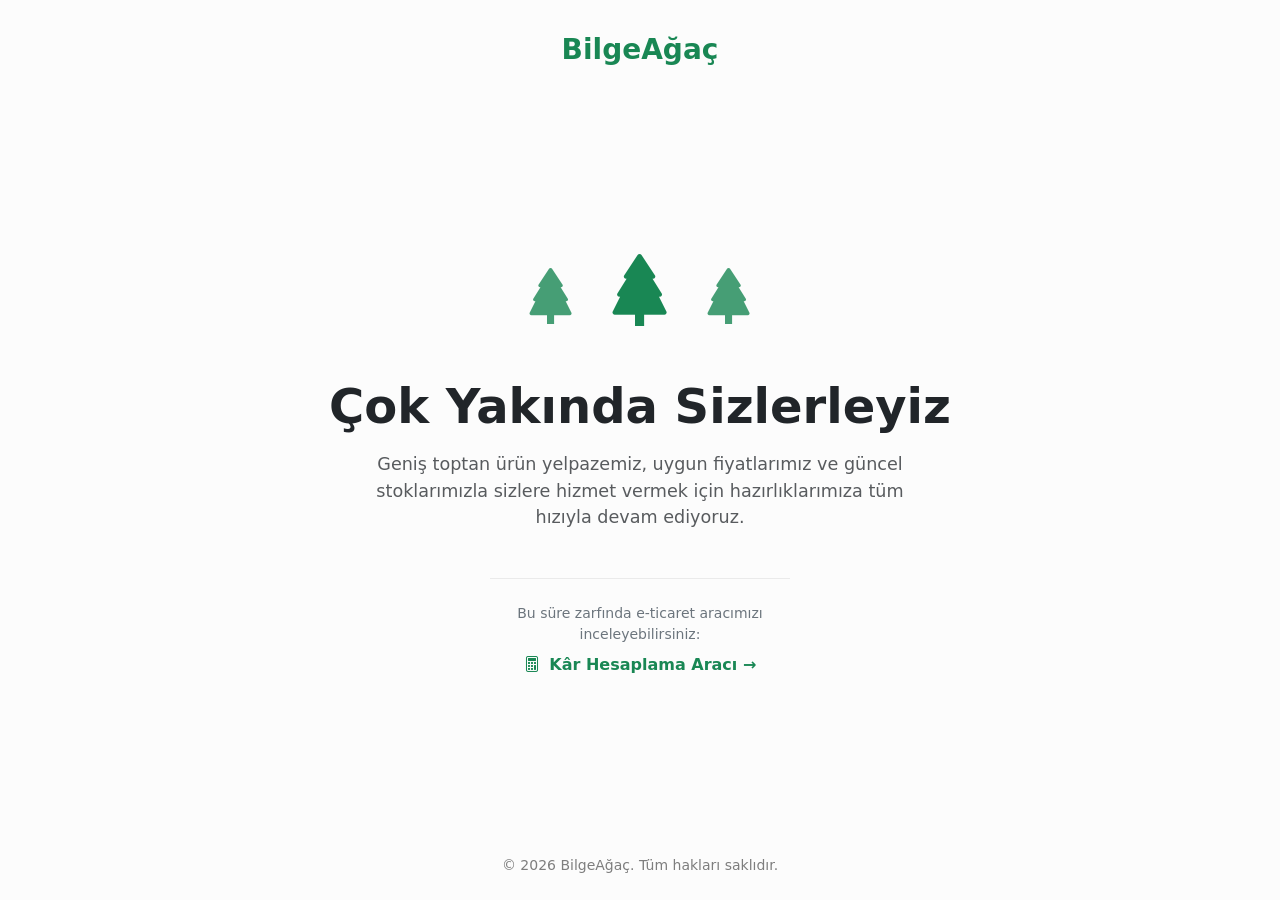
==== index.html @ 84f90eb8 "add bilgeagac main page." ====
<!DOCTYPE html>
<html lang="tr">
<head>
  <meta charset="UTF-8">
  <meta name="viewport" content="width=device-width, initial-scale=1.0">
  <title>BilgeAğaç | Toptan Ürünler</title>
  
  <!-- Bootstrap 5 -->
  <link href="https://cdn.jsdelivr.net/npm/bootstrap@5.3.3/dist/css/bootstrap.min.css" rel="stylesheet">
  <link rel="stylesheet" href="https://cdn.jsdelivr.net/npm/bootstrap-icons@1.11.3/font/bootstrap-icons.min.css">
  
  <style>
    body {
      min-height: 100vh;
      display: flex;
      flex-direction: column;
      background-color: #fcfcfc;
    }
    
    .hero-section {
      flex: 1;
      display: flex;
      align-items: center;
      justify-content: center;
    }

    /* 3D Dönen Ağaç Animasyonu */
    .tree-container {
      perspective: 1000px;
      margin-bottom: 2rem;
    }
    
    .spinning-tree {
      display: inline-block;
      color: #198754; /* BilgeAğaç yeşili */
      margin: 0 10px;
      animation: spinY 4s linear infinite;
    }

    /* Ağaç boyutları ve hız farklılıkları (Daha doğal bir his için) */
    .tree-1 { font-size: 3.5rem; animation-duration: 4.5s; opacity: 0.8; }
    .tree-2 { font-size: 4.5rem; animation-duration: 3.5s; }
    .tree-3 { font-size: 3.5rem; animation-duration: 5s; opacity: 0.8; }

    @keyframes spinY {
      0% { transform: rotateY(0deg); }
      100% { transform: rotateY(360deg); }
    }

    /* Link Hover Efekti */
    .calc-link {
      transition: all 0.3s ease;
    }
    .calc-link:hover {
      color: #146c43 !important;
      letter-spacing: 0.5px;
    }
  </style>
</head>
<body>

  <!-- Üst Kısım / Logo -->
  <nav class="navbar navbar-light bg-transparent pt-4">
    <div class="container justify-content-center">
      <span class="navbar-brand fw-bold text-success fs-3 m-0" style="cursor: default;">
        BilgeAğaç
      </span>
    </div>
  </nav>

  <!-- Ana İçerik -->
  <div class="hero-section text-center">
    <div class="container px-4">
      
      <!-- Animasyonlu Ağaçlar -->
      <div class="tree-container">
        <i class="bi bi-tree-fill spinning-tree tree-1"></i>
        <i class="bi bi-tree-fill spinning-tree tree-2"></i>
        <i class="bi bi-tree-fill spinning-tree tree-3"></i>
      </div>
      
      <!-- Samimi ve Kibar Mesaj -->
      <h1 class="display-5 fw-bold text-dark mb-3">Çok Yakında Sizlerleyiz</h1>
      <p class="lead text-muted mx-auto" style="max-width: 550px; font-size: 1.1rem;">
        Geniş toptan ürün yelpazemiz, uygun fiyatlarımız ve güncel stoklarımızla sizlere hizmet vermek için hazırlıklarımıza tüm hızıyla devam ediyoruz.
      </p>

      <!-- Sadeleştirilmiş Hesaplama Aracı Linki -->
      <div class="mt-5 pt-4 border-top mx-auto" style="max-width: 300px; border-color: #eaeaea !important;">
        <p class="text-secondary small mb-2">Bu süre zarfında e-ticaret aracımızı inceleyebilirsiniz:</p>
        <a href="/hesapla" class="text-success text-decoration-none fw-semibold calc-link">
          <i class="bi bi-calculator me-1"></i> Kâr Hesaplama Aracı &rarr;
        </a>
      </div>

    </div>
  </div>

  <!-- Alt Bilgi -->
  <footer class="py-4 text-center">
    <p class="text-black-50 small mb-0">&copy; 2026 BilgeAğaç. Tüm hakları saklıdır.</p>
  </footer>

</body>
</html>
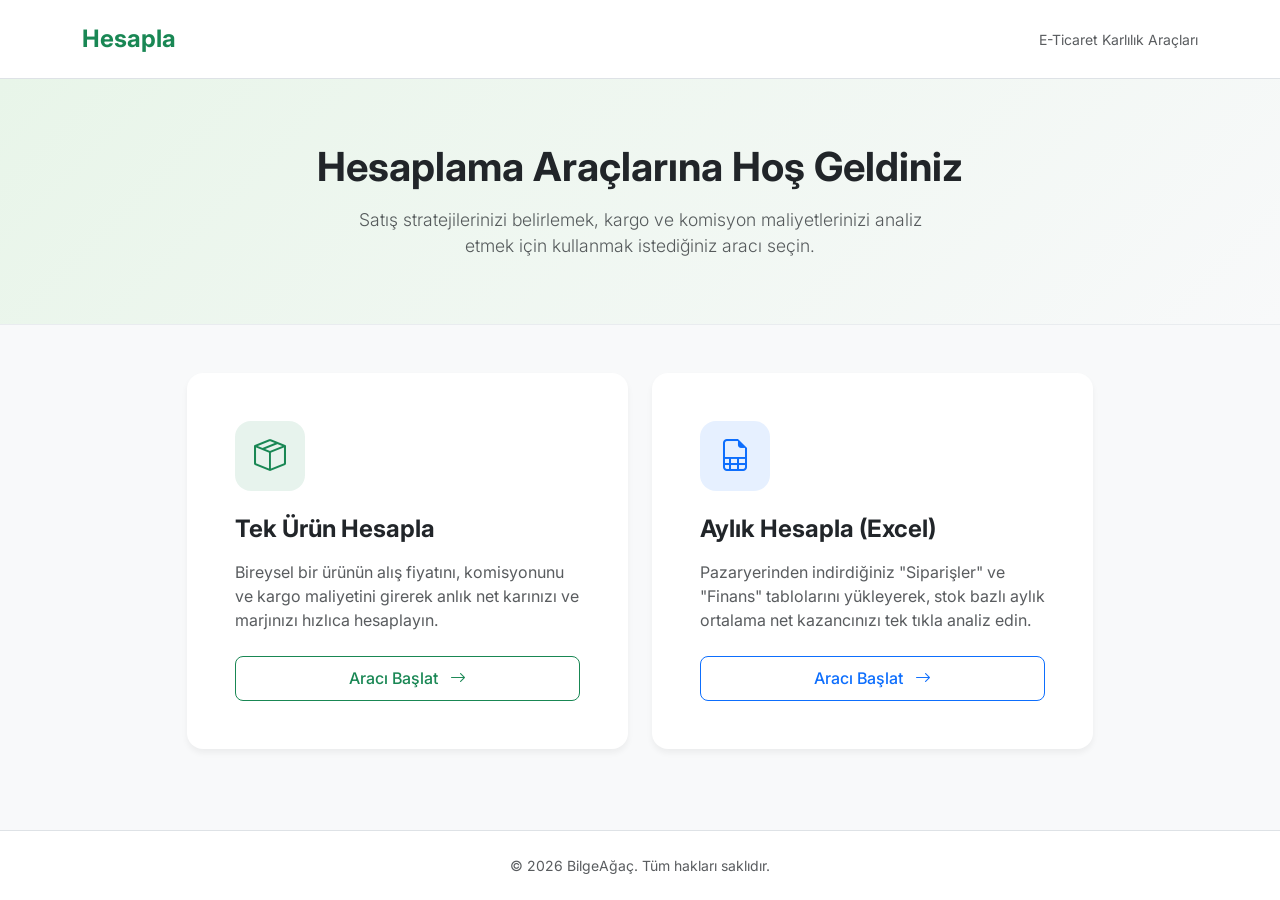
==== commit 7a06255f: "add monthly calculator and refactor main page." ====
--- a/index.html
+++ b/index.html
@@ -1,105 +1,160 @@
 <!DOCTYPE html>
 <html lang="tr">
+
 <head>
   <meta charset="UTF-8">
   <meta name="viewport" content="width=device-width, initial-scale=1.0">
-  <title>BilgeAğaç | Toptan Ürünler</title>
-  
+  <title>Hesaplama Araçları</title>
+
   <!-- Bootstrap 5 -->
   <link href="https://cdn.jsdelivr.net/npm/bootstrap@5.3.3/dist/css/bootstrap.min.css" rel="stylesheet">
   <link rel="stylesheet" href="https://cdn.jsdelivr.net/npm/bootstrap-icons@1.11.3/font/bootstrap-icons.min.css">
-  
+
   <style>
+    @import url('https://fonts.googleapis.com/css2?family=Inter:wght@300;400;500;600;700&display=swap');
+
     body {
+      font-family: 'Inter', sans-serif;
       min-height: 100vh;
       display: flex;
       flex-direction: column;
-      background-color: #fcfcfc;
+      background-color: #f8f9fa;
     }
-    
-    .hero-section {
-      flex: 1;
+
+    /* Üst Kısım Arka Planı (Hafif Yeşil Gradyan) */
+    .hero-header {
+      background: linear-gradient(135deg, #e8f5e9 0%, #f8f9fa 100%);
+      padding: 4rem 0 3rem 0;
+      border-bottom: 1px solid #e9ecef;
+    }
+
+    /* Kart Animasyonları ve Tasarımı */
+    .tool-card {
+      border: none;
+      border-radius: 1rem;
+      transition: all 0.3s ease;
+      background-color: #ffffff;
+      box-shadow: 0 4px 6px rgba(0, 0, 0, 0.05);
+      cursor: pointer;
+      text-decoration: none;
+      display: block;
+      color: inherit;
+    }
+
+    .tool-card:hover {
+      transform: translateY(-8px);
+      box-shadow: 0 15px 30px rgba(25, 135, 84, 0.15);
+    }
+
+    .tool-card .icon-wrapper {
+      width: 70px;
+      height: 70px;
+      border-radius: 1rem;
       display: flex;
       align-items: center;
       justify-content: center;
+      font-size: 2rem;
+      margin-bottom: 1.5rem;
+      transition: all 0.3s ease;
     }
 
-    /* 3D Dönen Ağaç Animasyonu */
-    .tree-container {
-      perspective: 1000px;
-      margin-bottom: 2rem;
-    }
-    
-    .spinning-tree {
-      display: inline-block;
-      color: #198754; /* BilgeAğaç yeşili */
-      margin: 0 10px;
-      animation: spinY 4s linear infinite;
+    .tool-card:hover .icon-wrapper.single-product {
+      background-color: #198754;
+      color: #ffffff !important;
     }
 
-    /* Ağaç boyutları ve hız farklılıkları (Daha doğal bir his için) */
-    .tree-1 { font-size: 3.5rem; animation-duration: 4.5s; opacity: 0.8; }
-    .tree-2 { font-size: 4.5rem; animation-duration: 3.5s; }
-    .tree-3 { font-size: 3.5rem; animation-duration: 5s; opacity: 0.8; }
-
-    @keyframes spinY {
-      0% { transform: rotateY(0deg); }
-      100% { transform: rotateY(360deg); }
+    .tool-card:hover .icon-wrapper.monthly-calc {
+      background-color: #0d6efd;
+      color: #ffffff !important;
     }
 
-    /* Link Hover Efekti */
-    .calc-link {
-      transition: all 0.3s ease;
-    }
-    .calc-link:hover {
-      color: #146c43 !important;
-      letter-spacing: 0.5px;
+    /* Buton Tasarımları */
+    .btn-custom {
+      border-radius: 0.5rem;
+      padding: 0.6rem 1.5rem;
+      font-weight: 500;
+      transition: all 0.3s;
     }
   </style>
 </head>
+
 <body>
 
-  <!-- Üst Kısım / Logo -->
-  <nav class="navbar navbar-light bg-transparent pt-4">
-    <div class="container justify-content-center">
-      <span class="navbar-brand fw-bold text-success fs-3 m-0" style="cursor: default;">
-        BilgeAğaç
-      </span>
+  <!-- Navigasyon -->
+  <nav class="navbar navbar-light bg-white border-bottom py-3">
+    <div class="container">
+      <a class="navbar-brand fw-bold text-success fs-4 d-flex align-items-center gap-2" href="/">
+        Hesapla
+      </a>
+      <span class="text-muted small d-none d-sm-block">E-Ticaret Karlılık Araçları</span>
     </div>
   </nav>
 
-  <!-- Ana İçerik -->
-  <div class="hero-section text-center">
-    <div class="container px-4">
-      
-      <!-- Animasyonlu Ağaçlar -->
-      <div class="tree-container">
-        <i class="bi bi-tree-fill spinning-tree tree-1"></i>
-        <i class="bi bi-tree-fill spinning-tree tree-2"></i>
-        <i class="bi bi-tree-fill spinning-tree tree-3"></i>
+  <!-- Karşılama Alanı -->
+  <header class="hero-header text-center">
+    <div class="container">
+      <h1 class="display-6 fw-bold text-dark mb-3">Hesaplama Araçlarına Hoş Geldiniz</h1>
+      <p class="lead text-muted mx-auto" style="max-width: 600px; font-size: 1.1rem;">
+        Satış stratejilerinizi belirlemek, kargo ve komisyon maliyetlerinizi analiz etmek için kullanmak istediğiniz
+        aracı seçin.
+      </p>
+    </div>
+  </header>
+
+  <!-- Araç Seçim Kartları -->
+  <main class="container py-5 flex-grow-1">
+    <div class="row g-4 justify-content-center max-w-4xl mx-auto">
+
+      <!-- Kart 1: Tek Ürün Hesapla -->
+      <div class="col-md-6 col-lg-5">
+        <a href="hesapla.html" class="tool-card h-100 p-4 p-lg-5">
+          <div class="icon-wrapper single-product bg-success bg-opacity-10 text-success">
+            <i class="bi bi-box-seam"></i>
+          </div>
+          <h3 class="h4 fw-bold text-dark mb-3">Tek Ürün Hesapla</h3>
+          <p class="text-muted mb-4">
+            Bireysel bir ürünün alış fiyatını, komisyonunu ve kargo maliyetini girerek anlık net karınızı ve marjınızı
+            hızlıca hesaplayın.
+          </p>
+          <div class="mt-auto">
+            <span class="btn btn-outline-success btn-custom w-100">
+              Aracı Başlat <i class="bi bi-arrow-right ms-2"></i>
+            </span>
+          </div>
+        </a>
       </div>
-      
-      <!-- Samimi ve Kibar Mesaj -->
-      <h1 class="display-5 fw-bold text-dark mb-3">Çok Yakında Sizlerleyiz</h1>
-      <p class="lead text-muted mx-auto" style="max-width: 550px; font-size: 1.1rem;">
-        Geniş toptan ürün yelpazemiz, uygun fiyatlarımız ve güncel stoklarımızla sizlere hizmet vermek için hazırlıklarımıza tüm hızıyla devam ediyoruz.
-      </p>
 
-      <!-- Sadeleştirilmiş Hesaplama Aracı Linki -->
-      <div class="mt-5 pt-4 border-top mx-auto" style="max-width: 300px; border-color: #eaeaea !important;">
-        <p class="text-secondary small mb-2">Bu süre zarfında e-ticaret aracımızı inceleyebilirsiniz:</p>
-        <a href="/hesapla" class="text-success text-decoration-none fw-semibold calc-link">
-          <i class="bi bi-calculator me-1"></i> Kâr Hesaplama Aracı &rarr;
+      <!-- Kart 2: Aylık Hesapla -->
+      <div class="col-md-6 col-lg-5">
+        <a href="aylikhesapla.html" class="tool-card h-100 p-4 p-lg-5">
+          <div class="icon-wrapper monthly-calc bg-primary bg-opacity-10 text-primary">
+            <i class="bi bi-file-earmark-spreadsheet"></i>
+          </div>
+          <h3 class="h4 fw-bold text-dark mb-3">Aylık Hesapla (Excel)</h3>
+          <p class="text-muted mb-4">
+            Pazaryerinden indirdiğiniz "Siparişler" ve "Finans" tablolarını yükleyerek, stok bazlı aylık ortalama net
+            kazancınızı tek tıkla analiz edin.
+          </p>
+          <div class="mt-auto">
+            <span class="btn btn-outline-primary btn-custom w-100">
+              Aracı Başlat <i class="bi bi-arrow-right ms-2"></i>
+            </span>
+          </div>
         </a>
       </div>
 
     </div>
-  </div>
+  </main>
 
-  <!-- Alt Bilgi -->
-  <footer class="py-4 text-center">
-    <p class="text-black-50 small mb-0">&copy; 2026 BilgeAğaç. Tüm hakları saklıdır.</p>
+  <!-- Alt Bilgi (Footer) -->
+  <footer class="bg-white border-top py-4 mt-auto">
+    <div class="container text-center">
+      <p class="text-muted small mb-0">
+        &copy; 2026 BilgeAğaç. Tüm hakları saklıdır.
+      </p>
+    </div>
   </footer>
 
 </body>
+
 </html>
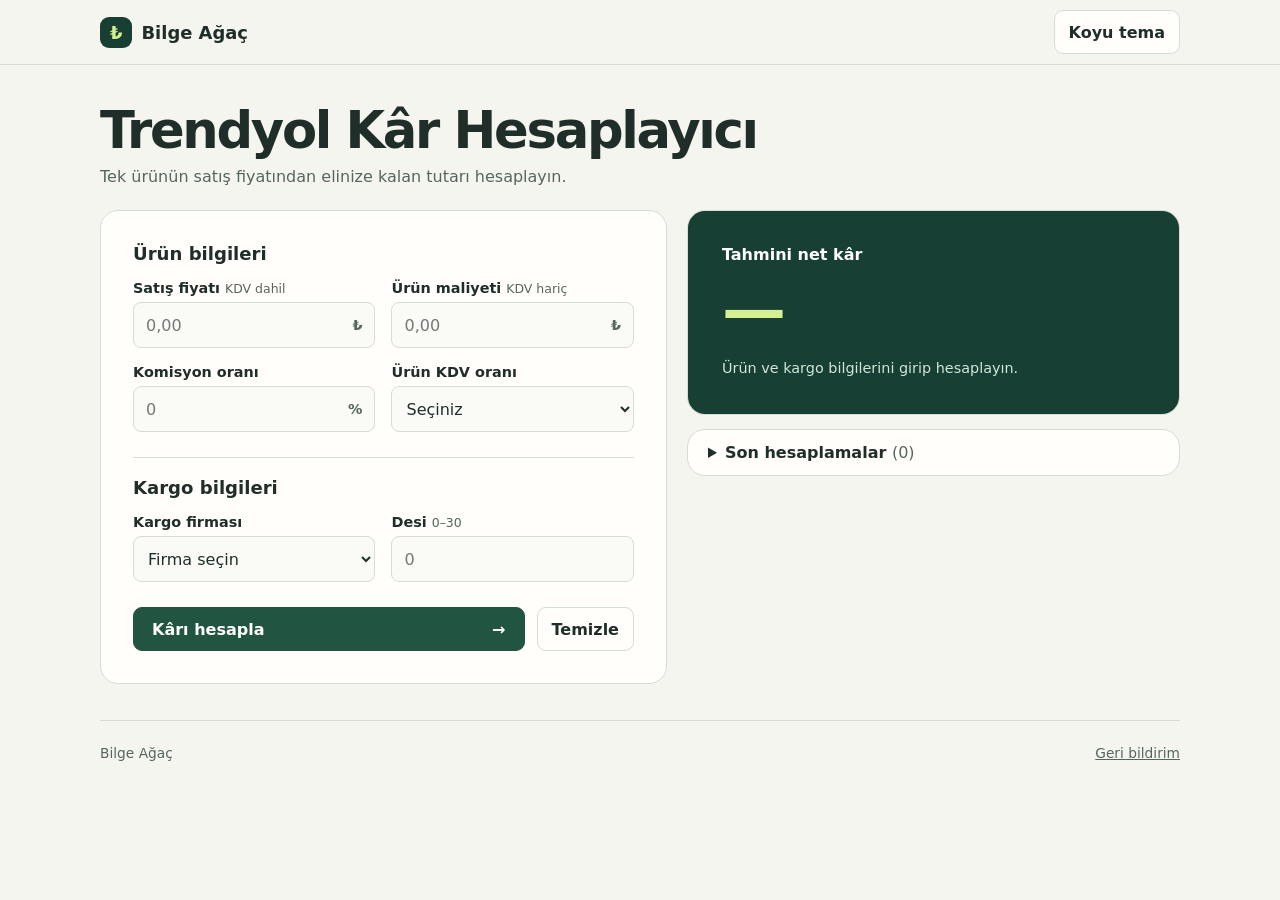
==== commit dc24ff29: "Tek ürün kâr hesaplayıcısını ana sayfaya taşı ve mobil arayüzü yenile" ====
--- a/index.html
+++ b/index.html
@@ -1,160 +1,58 @@
-<!DOCTYPE html>
+<!doctype html>
 <html lang="tr">
-
 <head>
-  <meta charset="UTF-8">
-  <meta name="viewport" content="width=device-width, initial-scale=1.0">
-  <title>Hesaplama Araçları</title>
-
-  <!-- Bootstrap 5 -->
-  <link href="https://cdn.jsdelivr.net/npm/bootstrap@5.3.3/dist/css/bootstrap.min.css" rel="stylesheet">
-  <link rel="stylesheet" href="https://cdn.jsdelivr.net/npm/bootstrap-icons@1.11.3/font/bootstrap-icons.min.css">
-
-  <style>
-    @import url('https://fonts.googleapis.com/css2?family=Inter:wght@300;400;500;600;700&display=swap');
-
-    body {
-      font-family: 'Inter', sans-serif;
-      min-height: 100vh;
-      display: flex;
-      flex-direction: column;
-      background-color: #f8f9fa;
-    }
-
-    /* Üst Kısım Arka Planı (Hafif Yeşil Gradyan) */
-    .hero-header {
-      background: linear-gradient(135deg, #e8f5e9 0%, #f8f9fa 100%);
-      padding: 4rem 0 3rem 0;
-      border-bottom: 1px solid #e9ecef;
-    }
-
-    /* Kart Animasyonları ve Tasarımı */
-    .tool-card {
-      border: none;
-      border-radius: 1rem;
-      transition: all 0.3s ease;
-      background-color: #ffffff;
-      box-shadow: 0 4px 6px rgba(0, 0, 0, 0.05);
-      cursor: pointer;
-      text-decoration: none;
-      display: block;
-      color: inherit;
-    }
-
-    .tool-card:hover {
-      transform: translateY(-8px);
-      box-shadow: 0 15px 30px rgba(25, 135, 84, 0.15);
-    }
-
-    .tool-card .icon-wrapper {
-      width: 70px;
-      height: 70px;
-      border-radius: 1rem;
-      display: flex;
-      align-items: center;
-      justify-content: center;
-      font-size: 2rem;
-      margin-bottom: 1.5rem;
-      transition: all 0.3s ease;
-    }
-
-    .tool-card:hover .icon-wrapper.single-product {
-      background-color: #198754;
-      color: #ffffff !important;
-    }
-
-    .tool-card:hover .icon-wrapper.monthly-calc {
-      background-color: #0d6efd;
-      color: #ffffff !important;
-    }
-
-    /* Buton Tasarımları */
-    .btn-custom {
-      border-radius: 0.5rem;
-      padding: 0.6rem 1.5rem;
-      font-weight: 500;
-      transition: all 0.3s;
-    }
-  </style>
+  <meta charset="utf-8">
+  <meta name="viewport" content="width=device-width, initial-scale=1">
+  <title>Trendyol Kâr Hesaplayıcı · Bilge Ağaç</title>
+  <meta name="description" content="Tek ürün için Trendyol komisyonu, kargo, KDV ve maliyetleriyle tahmini net kârınızı hesaplayın.">
+  <link rel="stylesheet" href="/style.css">
+  <script async src="https://www.googletagmanager.com/gtag/js?id=G-9Q9TKEK0V6"></script>
+  <script>
+    window.dataLayer = window.dataLayer || [];
+    function gtag() { dataLayer.push(arguments); }
+    gtag('js', new Date());
+    gtag('config', 'G-9Q9TKEK0V6');
+  </script>
+  <script type="module" src="/app.js"></script>
 </head>
-
 <body>
-
-  <!-- Navigasyon -->
-  <nav class="navbar navbar-light bg-white border-bottom py-3">
-    <div class="container">
-      <a class="navbar-brand fw-bold text-success fs-4 d-flex align-items-center gap-2" href="/">
-        Hesapla
-      </a>
-      <span class="text-muted small d-none d-sm-block">E-Ticaret Karlılık Araçları</span>
-    </div>
-  </nav>
-
-  <!-- Karşılama Alanı -->
-  <header class="hero-header text-center">
-    <div class="container">
-      <h1 class="display-6 fw-bold text-dark mb-3">Hesaplama Araçlarına Hoş Geldiniz</h1>
-      <p class="lead text-muted mx-auto" style="max-width: 600px; font-size: 1.1rem;">
-        Satış stratejilerinizi belirlemek, kargo ve komisyon maliyetlerinizi analiz etmek için kullanmak istediğiniz
-        aracı seçin.
-      </p>
-    </div>
-  </header>
-
-  <!-- Araç Seçim Kartları -->
-  <main class="container py-5 flex-grow-1">
-    <div class="row g-4 justify-content-center max-w-4xl mx-auto">
-
-      <!-- Kart 1: Tek Ürün Hesapla -->
-      <div class="col-md-6 col-lg-5">
-        <a href="hesapla.html" class="tool-card h-100 p-4 p-lg-5">
-          <div class="icon-wrapper single-product bg-success bg-opacity-10 text-success">
-            <i class="bi bi-box-seam"></i>
+  <header class="top"><div class="wrap bar">
+    <a class="brand" href="/"><span class="mark" aria-hidden="true">₺</span> Bilge Ağaç</a>
+    <button type="button" id="theme" aria-pressed="false">Koyu tema</button>
+  </div></header>
+  <main class="wrap">
+    <div class="intro"><h1>Trendyol Kâr Hesaplayıcı</h1><p>Tek ürünün satış fiyatından elinize kalan tutarı hesaplayın.</p></div>
+    <div class="layout">
+      <form id="calculatorForm" class="card">
+        <fieldset><legend>Ürün bilgileri</legend>
+          <div class="fields">
+            <label>Satış fiyatı <small>KDV dahil</small><span class="input"><input name="salePrice" type="number" min="0.01" step="0.01" inputmode="decimal" placeholder="0,00" required><span>₺</span></span></label>
+            <label>Ürün maliyeti <small>KDV hariç</small><span class="input"><input name="productCost" type="number" min="0" step="0.01" inputmode="decimal" placeholder="0,00" required><span>₺</span></span></label>
+            <label>Komisyon oranı<span class="input"><input name="commissionRate" type="number" min="0" max="100" step="0.01" inputmode="decimal" placeholder="0" required><span>%</span></span></label>
+            <label>Ürün KDV oranı<select required name="productVatRate"><option value="">Seçiniz</option><option value="1">%0</option><option value="1.01">%1</option><option value="1.10">%10</option><option value="1.20">%20</option></select></label>
           </div>
-          <h3 class="h4 fw-bold text-dark mb-3">Tek Ürün Hesapla</h3>
-          <p class="text-muted mb-4">
-            Bireysel bir ürünün alış fiyatını, komisyonunu ve kargo maliyetini girerek anlık net karınızı ve marjınızı
-            hızlıca hesaplayın.
-          </p>
-          <div class="mt-auto">
-            <span class="btn btn-outline-success btn-custom w-100">
-              Aracı Başlat <i class="bi bi-arrow-right ms-2"></i>
-            </span>
+        </fieldset>
+        <fieldset><legend>Kargo bilgileri</legend>
+          <div class="fields">
+            <label>Kargo firması<select name="shippingCompany" required><option value="">Firma seçin</option></select></label>
+            <label>Desi <small>0–30</small><span class="input"><input type="number" name="volumetricWeight" min="0" max="30" step="1" inputmode="numeric" placeholder="0" required></span></label>
           </div>
-        </a>
+        </fieldset>
+        <div class="actions"><button type="submit" class="primary">Kârı hesapla <span aria-hidden="true">→</span></button><button type="reset">Temizle</button></div>
+      </form>
+      <div class="right">
+        <section id="result" tabindex="-1" aria-labelledby="resultTitle">
+          <div class="summary"><h2 id="resultTitle">Tahmini net kâr</h2><p class="amount" id="profit">—</p><p id="context">Ürün ve kargo bilgilerini girip hesaplayın.</p></div>
+          <div id="report" hidden>
+            <label class="scenario">Teslimat senaryosu<select id="scenario"></select></label>
+            <dl class="metrics"><div><dt>Kâr marjı</dt><dd id="margin"></dd></div><div><dt>Hesaba yatacak</dt><dd id="deposit"></dd></div><div><dt>Yatırım getirisi</dt><dd id="roi"></dd></div></dl>
+            <details id="detail"><summary>Hesap dökümü</summary><dl class="breakdown" id="breakdown"></dl><p id="tariffDate"></p></details>
+          </div>
+        </section>
+        <details class="history"><summary>Son hesaplamalar <span id="count"></span></summary><div id="history"></div></details>
       </div>
-
-      <!-- Kart 2: Aylık Hesapla -->
-      <div class="col-md-6 col-lg-5">
-        <a href="aylikhesapla.html" class="tool-card h-100 p-4 p-lg-5">
-          <div class="icon-wrapper monthly-calc bg-primary bg-opacity-10 text-primary">
-            <i class="bi bi-file-earmark-spreadsheet"></i>
-          </div>
-          <h3 class="h4 fw-bold text-dark mb-3">Aylık Hesapla (Excel)</h3>
-          <p class="text-muted mb-4">
-            Pazaryerinden indirdiğiniz "Siparişler" ve "Finans" tablolarını yükleyerek, stok bazlı aylık ortalama net
-            kazancınızı tek tıkla analiz edin.
-          </p>
-          <div class="mt-auto">
-            <span class="btn btn-outline-primary btn-custom w-100">
-              Aracı Başlat <i class="bi bi-arrow-right ms-2"></i>
-            </span>
-          </div>
-        </a>
-      </div>
-
     </div>
   </main>
-
-  <!-- Alt Bilgi (Footer) -->
-  <footer class="bg-white border-top py-4 mt-auto">
-    <div class="container text-center">
-      <p class="text-muted small mb-0">
-        &copy; 2026 BilgeAğaç. Tüm hakları saklıdır.
-      </p>
-    </div>
-  </footer>
-
+  <footer class="wrap"><span>Bilge Ağaç</span><a href="mailto:ersinuluagac@gmail.com?subject=Kâr%20hesaplayıcı">Geri bildirim</a></footer>
 </body>
-
-</html>+</html>
--- a/style.css
+++ b/style.css
@@ -0,0 +1,94 @@
+:root {
+  color-scheme: light;
+  --bg: #f5f5ef;
+  --paper: #fffefa;
+  --ink: #202e29;
+  --muted: #56665c;
+  --line: #d6ddd2;
+  --field: #fafbf6;
+  --primary: #225442;
+  --on-primary: #fff;
+  --hero: #183f34;
+  --accent: #d6ef92;
+  font-family: "DM Sans", system-ui, sans-serif;
+}
+:root[data-theme="dark"] {
+  color-scheme: dark;
+  --bg: #131c18;
+  --paper: #1b2822;
+  --ink: #eef3ea;
+  --muted: #acbaaf;
+  --line: #415045;
+  --field: #202f27;
+  --primary: #bbdca2;
+  --on-primary: #183328;
+}
+* { box-sizing: border-box; }
+[hidden] { display: none !important; }
+body { margin: 0; background: var(--bg); color: var(--ink); }
+.wrap { width: min(1080px, calc(100% - 40px)); margin-inline: auto; }
+.top { border-bottom: 1px solid var(--line); }
+.bar, footer, .actions, .history-item { display: flex; align-items: center; justify-content: space-between; gap: 12px; }
+.bar { min-height: 64px; }
+.brand { display: inline-flex; align-items: center; gap: 9px; color: var(--ink); text-decoration: none; font-size: 1.12rem; font-weight: 700; }
+.mark { background: var(--hero); color: var(--accent); border-radius: 9px; padding: 5px 10px; }
+.intro { margin: 38px 0 24px; }
+h1 { font-size: clamp(1.85rem,4.3vw,3.2rem); line-height: 1.08; letter-spacing: -.045em; margin: 0; }
+.intro p, footer, #history p { color: var(--muted); }
+.intro p { margin: 9px 0 0; }
+.layout { display: grid; grid-template-columns: 1.15fr 1fr; gap: 20px; align-items: start; }
+.layout > *, .fields > *, input, select { min-width: 0; }
+.card, #result, .history { background: var(--paper); border: 1px solid var(--line); border-radius: 18px; }
+.card { padding: clamp(18px,3vw,32px); }
+fieldset { padding: 0; margin: 0 0 25px; border: 0; min-width: 0; }
+fieldset + fieldset { border-top: 1px solid var(--line); padding-top: 19px; }
+fieldset + fieldset legend { float: left; width: 100%; }
+legend { padding: 0; margin-bottom: 16px; font-size: 1.13rem; font-weight: 700; }
+.fields { display: grid; grid-template-columns: 1fr 1fr; gap: 16px; clear: both; }
+label { display: block; font-size: .9rem; font-weight: 650; }
+small { color: var(--muted); font-weight: 450; font-size: .78rem; white-space: nowrap; }
+.input, select { width: 100%; height: 46px; border: 1px solid var(--line); border-radius: 8px; margin-top: 6px; background: var(--field); color: var(--ink); }
+.input { display: flex; align-items: center; padding-right: 12px; color: var(--muted); }
+input, select, button { font: inherit; }
+input, select { font-weight: 450; font-size: 1rem; }
+input { color: var(--ink); background: transparent; border: 0; width: 100%; height: 100%; padding-left: 12px; }
+select { padding-inline: 10px; }
+input:focus { outline: none; }
+:focus-visible, .input:focus-within { outline: 3px solid #a27627; outline-offset: 2px; }
+button { cursor: pointer; min-height: 44px; background: var(--paper); color: var(--ink); border: 1px solid var(--line); padding: 8px 14px; border-radius: 9px; font-weight: 600; }
+button:hover { border-color: var(--muted); }
+.primary { background: var(--primary); color: var(--on-primary); border-color: var(--primary); flex: 1; display: flex; align-items: center; justify-content: space-between; padding-inline: 18px; }
+#result { overflow: hidden; scroll-margin-top: 12px; }
+.summary { background: var(--hero); color: #fff; padding: clamp(22px,3vw,34px); }
+.summary h2 { margin: 0; font-size: 1rem; font-weight: 550; }
+.amount { color: var(--accent); font-size: clamp(2.5rem,5vw,4rem); font-weight: 650; line-height: 1.15; letter-spacing: -.05em; margin: 10px 0; overflow-wrap: anywhere; }
+.amount.loss { color: #ffc1ad; }
+#context { font-size: .9rem; line-height: 1.5; color: #d2e6d9; margin: 0; }
+#report { padding: 20px; }
+.scenario { max-width: 100%; }
+.metrics { display: flex; flex-wrap: wrap; gap: 18px; margin: 22px 0; }
+dt { font-size: .84rem; color: var(--muted); }
+dd { margin: 4px 0 0; font-weight: 650; font-variant-numeric: tabular-nums; }
+summary { cursor: pointer; padding: 13px 0; font-weight: 650; }
+#detail { border-top: 1px solid var(--line); }
+#tariffDate { color: var(--muted); font-size: .84rem; margin-bottom: 0; }
+#theme[aria-pressed="true"] { background: var(--primary); color: var(--on-primary); }
+.breakdown { margin: 0; }
+.breakdown div { display: flex; justify-content: space-between; align-items: baseline; gap: 8px; padding-block: 5px; }
+.breakdown dd { text-align: right; }
+.history { margin-top: 14px; padding: 0 20px; }
+#count { color: var(--muted); font-weight: 450; }
+.history-item { border-top: 1px solid var(--line); padding: 12px 0; }
+.history-item small { display: block; margin-top: 4px; white-space: normal; }
+footer { border-top: 1px solid var(--line); margin-top: 36px; padding-block: 16px; font-size: .86rem; }
+footer a { color: inherit; padding-block: 8px; }
+@media (max-width: 760px) {
+  .layout { grid-template-columns: 1fr; gap: 16px; }
+  .intro { margin: 24px 0 18px; }
+  .wrap { width: calc(100% - 28px); }
+  .fields { gap: 12px; }
+}
+@media (max-width: 390px) {
+  .fields small { display: block; }
+  .fields { align-items: end; }
+}
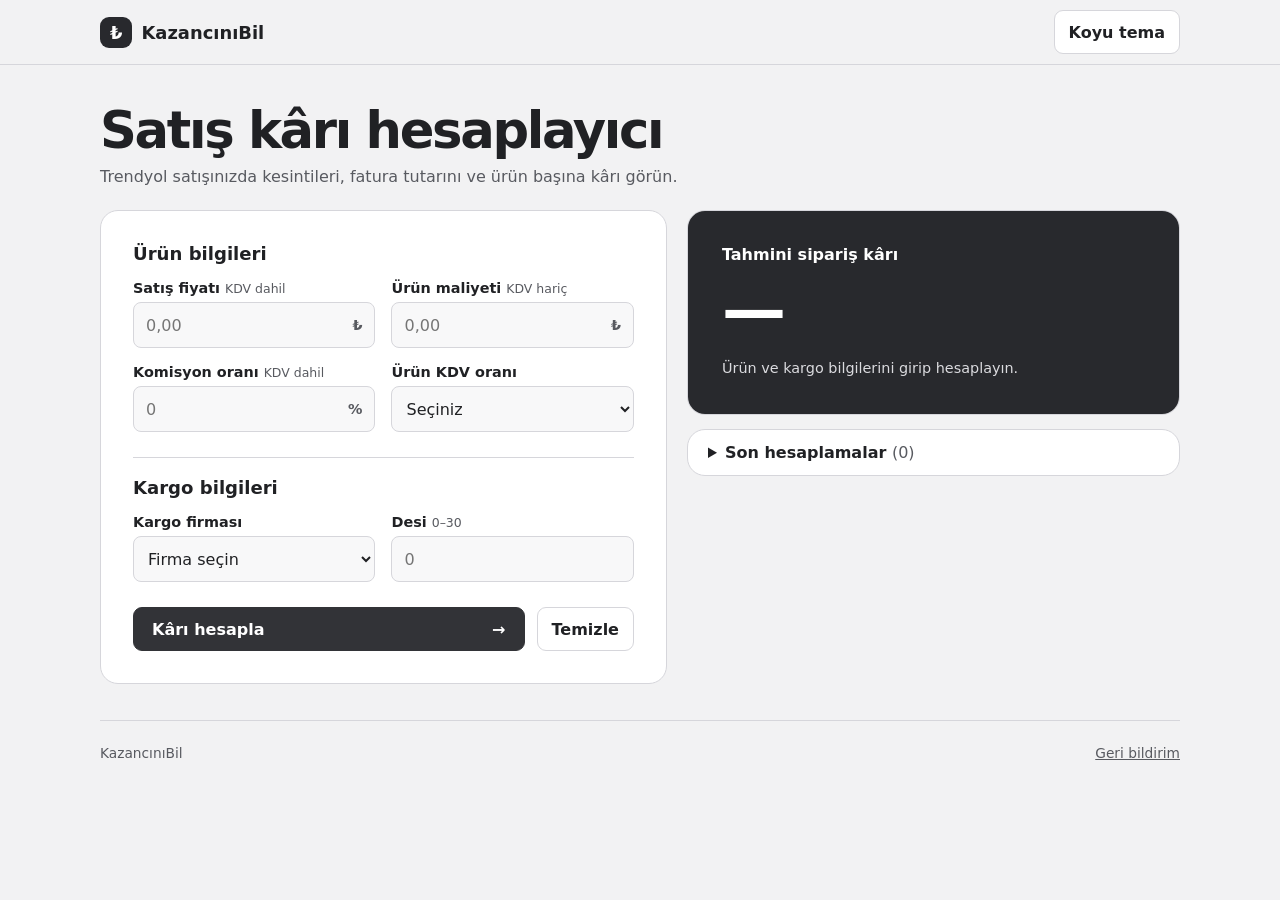
==== commit 689be629: "KazancınıBil markasını ve gri temayı uygula, fatura ile ödeme hesabını ayır" ====
--- a/index.html
+++ b/index.html
@@ -3,7 +3,9 @@
 <head>
   <meta charset="utf-8">
   <meta name="viewport" content="width=device-width, initial-scale=1">
-  <title>Trendyol Kâr Hesaplayıcı · Bilge Ağaç</title>
+  <title>KazancınıBil · Satış kârı hesaplayıcı</title>
+  <meta name="application-name" content="KazancınıBil">
+  <meta name="apple-mobile-web-app-title" content="KazancınıBil">
   <meta name="description" content="Tek ürün için Trendyol komisyonu, kargo, KDV ve maliyetleriyle tahmini net kârınızı hesaplayın.">
   <link rel="stylesheet" href="/style.css">
   <script async src="https://www.googletagmanager.com/gtag/js?id=G-9Q9TKEK0V6"></script>
@@ -17,18 +19,18 @@
 </head>
 <body>
   <header class="top"><div class="wrap bar">
-    <a class="brand" href="/"><span class="mark" aria-hidden="true">₺</span> Bilge Ağaç</a>
+    <a class="brand" href="/"><span class="mark" aria-hidden="true">₺</span> KazancınıBil</a>
     <button type="button" id="theme" aria-pressed="false">Koyu tema</button>
   </div></header>
   <main class="wrap">
-    <div class="intro"><h1>Trendyol Kâr Hesaplayıcı</h1><p>Tek ürünün satış fiyatından elinize kalan tutarı hesaplayın.</p></div>
+    <div class="intro"><h1>Satış kârı hesaplayıcı</h1><p>Trendyol satışınızda kesintileri, fatura tutarını ve ürün başına kârı görün.</p></div>
     <div class="layout">
       <form id="calculatorForm" class="card">
         <fieldset><legend>Ürün bilgileri</legend>
           <div class="fields">
             <label>Satış fiyatı <small>KDV dahil</small><span class="input"><input name="salePrice" type="number" min="0.01" step="0.01" inputmode="decimal" placeholder="0,00" required><span>₺</span></span></label>
             <label>Ürün maliyeti <small>KDV hariç</small><span class="input"><input name="productCost" type="number" min="0" step="0.01" inputmode="decimal" placeholder="0,00" required><span>₺</span></span></label>
-            <label>Komisyon oranı<span class="input"><input name="commissionRate" type="number" min="0" max="100" step="0.01" inputmode="decimal" placeholder="0" required><span>%</span></span></label>
+            <label>Komisyon oranı <small>KDV dahil</small><span class="input"><input name="commissionRate" type="number" min="0" max="100" step="0.01" inputmode="decimal" placeholder="0" required><span>%</span></span></label>
             <label>Ürün KDV oranı<select required name="productVatRate"><option value="">Seçiniz</option><option value="1">%0</option><option value="1.01">%1</option><option value="1.10">%10</option><option value="1.20">%20</option></select></label>
           </div>
         </fieldset>
@@ -42,17 +44,17 @@
       </form>
       <div class="right">
         <section id="result" tabindex="-1" aria-labelledby="resultTitle">
-          <div class="summary"><h2 id="resultTitle">Tahmini net kâr</h2><p class="amount" id="profit">—</p><p id="context">Ürün ve kargo bilgilerini girip hesaplayın.</p></div>
+          <div class="summary"><h2 id="resultTitle">Tahmini sipariş kârı</h2><p class="amount" id="profit">—</p><p id="context">Ürün ve kargo bilgilerini girip hesaplayın.</p></div>
           <div id="report" hidden>
             <label class="scenario">Teslimat senaryosu<select id="scenario"></select></label>
-            <dl class="metrics"><div><dt>Kâr marjı</dt><dd id="margin"></dd></div><div><dt>Hesaba yatacak</dt><dd id="deposit"></dd></div><div><dt>Yatırım getirisi</dt><dd id="roi"></dd></div></dl>
-            <details id="detail"><summary>Hesap dökümü</summary><dl class="breakdown" id="breakdown"></dl><p id="tariffDate"></p></details>
+            <dl class="metrics"><div><dt>Brüt satışa göre marj</dt><dd id="margin"></dd></div><div><dt>Stopaj öncesi ödeme</dt><dd id="deposit"></dd></div><div><dt>Brüt maliyete göre getiri</dt><dd id="roi"></dd></div></dl>
+            <details id="detail"><summary>Hesap dökümü</summary><div id="breakdown"></div><p class="note">Ürün alış ve satış KDV oranı aynı kabul edilir. KDV farkı bu siparişe aittir. Ödeme tahminine stopaj ve satıcıya özel kesintiler dahil değildir.</p><p id="tariffDate"></p></details>
           </div>
         </section>
         <details class="history"><summary>Son hesaplamalar <span id="count"></span></summary><div id="history"></div></details>
       </div>
     </div>
   </main>
-  <footer class="wrap"><span>Bilge Ağaç</span><a href="mailto:ersinuluagac@gmail.com?subject=Kâr%20hesaplayıcı">Geri bildirim</a></footer>
+  <footer class="wrap"><span>KazancınıBil</span><a href="mailto:ersinuluagac@gmail.com?subject=Kâr%20hesaplayıcı">Geri bildirim</a></footer>
 </body>
 </html>
--- a/style.css
+++ b/style.css
@@ -1,27 +1,28 @@
 :root {
   color-scheme: light;
-  --bg: #f5f5ef;
-  --paper: #fffefa;
-  --ink: #202e29;
-  --muted: #56665c;
-  --line: #d6ddd2;
-  --field: #fafbf6;
-  --primary: #225442;
+  --bg: #f2f2f3;
+  --paper: #ffffff;
+  --ink: #202124;
+  --muted: #585a60;
+  --line: #d6d6db;
+  --field: #f8f8f9;
+  --primary: #323337;
   --on-primary: #fff;
-  --hero: #183f34;
-  --accent: #d6ef92;
+  --hero: #28292d;
+  --accent: #ffffff;
   font-family: "DM Sans", system-ui, sans-serif;
 }
 :root[data-theme="dark"] {
   color-scheme: dark;
-  --bg: #131c18;
-  --paper: #1b2822;
-  --ink: #eef3ea;
-  --muted: #acbaaf;
-  --line: #415045;
-  --field: #202f27;
-  --primary: #bbdca2;
-  --on-primary: #183328;
+  --bg: #191a1d;
+  --paper: #242529;
+  --ink: #f2f2f4;
+  --muted: #bcbcc3;
+  --line: #45464c;
+  --field: #2c2d32;
+  --primary: #e3e3e6;
+  --on-primary: #25262a;
+  --hero: #17181b;
 }
 * { box-sizing: border-box; }
 [hidden] { display: none !important; }
@@ -54,7 +55,7 @@
 input { color: var(--ink); background: transparent; border: 0; width: 100%; height: 100%; padding-left: 12px; }
 select { padding-inline: 10px; }
 input:focus { outline: none; }
-:focus-visible, .input:focus-within { outline: 3px solid #a27627; outline-offset: 2px; }
+:focus-visible, .input:focus-within { outline: 3px solid #858894; outline-offset: 2px; }
 button { cursor: pointer; min-height: 44px; background: var(--paper); color: var(--ink); border: 1px solid var(--line); padding: 8px 14px; border-radius: 9px; font-weight: 600; }
 button:hover { border-color: var(--muted); }
 .primary { background: var(--primary); color: var(--on-primary); border-color: var(--primary); flex: 1; display: flex; align-items: center; justify-content: space-between; padding-inline: 18px; }
@@ -63,7 +64,7 @@
 .summary h2 { margin: 0; font-size: 1rem; font-weight: 550; }
 .amount { color: var(--accent); font-size: clamp(2.5rem,5vw,4rem); font-weight: 650; line-height: 1.15; letter-spacing: -.05em; margin: 10px 0; overflow-wrap: anywhere; }
 .amount.loss { color: #ffc1ad; }
-#context { font-size: .9rem; line-height: 1.5; color: #d2e6d9; margin: 0; }
+#context { font-size: .9rem; line-height: 1.5; color: #dbdbdf; margin: 0; }
 #report { padding: 20px; }
 .scenario { max-width: 100%; }
 .metrics { display: flex; flex-wrap: wrap; gap: 18px; margin: 22px 0; }
@@ -71,7 +72,7 @@
 dd { margin: 4px 0 0; font-weight: 650; font-variant-numeric: tabular-nums; }
 summary { cursor: pointer; padding: 13px 0; font-weight: 650; }
 #detail { border-top: 1px solid var(--line); }
-#tariffDate { color: var(--muted); font-size: .84rem; margin-bottom: 0; }
+.note, #tariffDate { color: var(--muted); font-size: .84rem; line-height: 1.5; margin-bottom: 0; }
 #theme[aria-pressed="true"] { background: var(--primary); color: var(--on-primary); }
 .breakdown { margin: 0; }
 .breakdown div { display: flex; justify-content: space-between; align-items: baseline; gap: 8px; padding-block: 5px; }
@@ -92,3 +93,7 @@
   .fields small { display: block; }
   .fields { align-items: end; }
 }
+.breakdown h3 { margin: 12px 0 4px; font-size: .94rem; }
+.breakdown dl { margin: 0 0 12px; }
+.breakdown .subtotal { border-top: 1px solid var(--line); margin-top: 3px; }
+.breakdown .subtotal dt { color: var(--ink); font-weight: 650; }
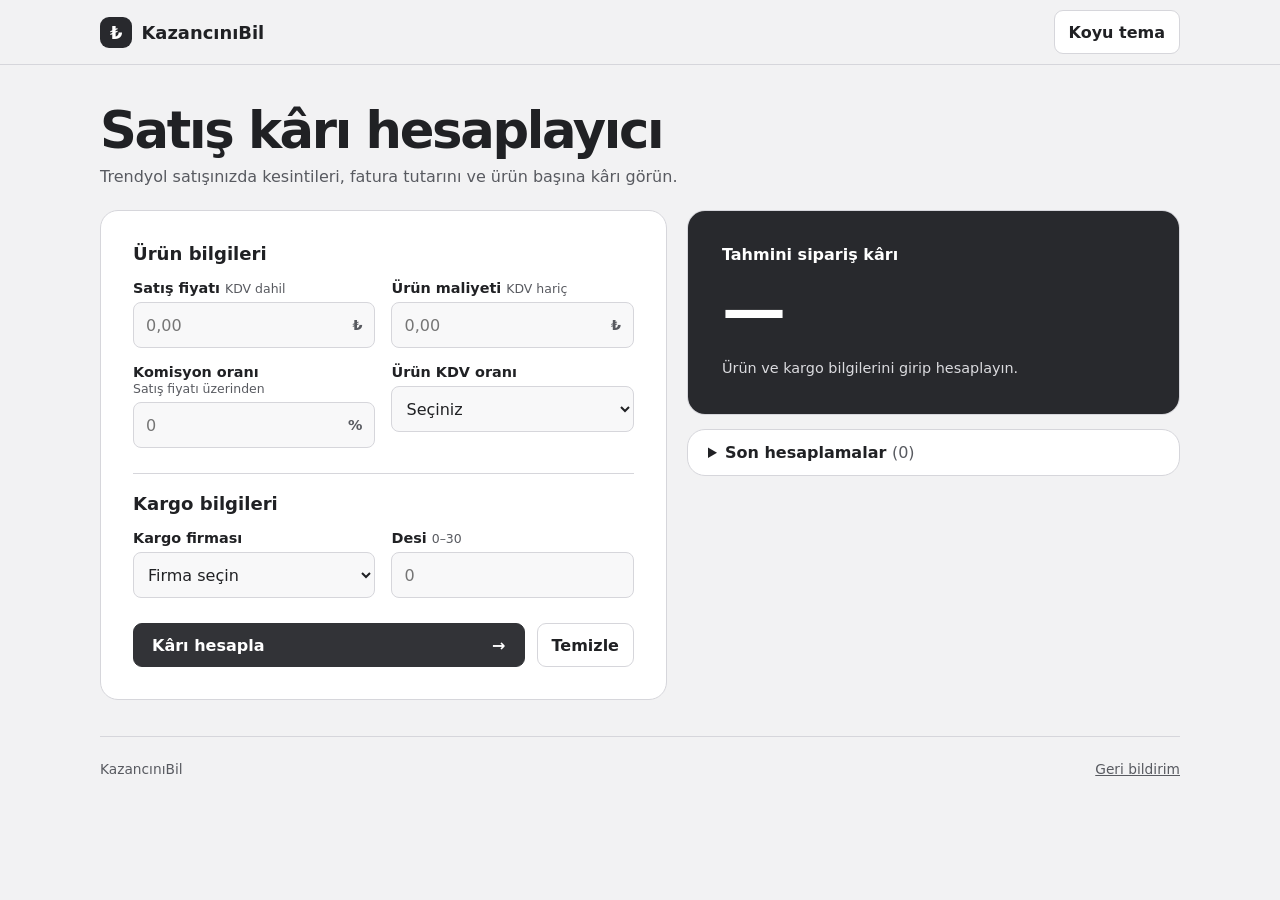
==== commit fcf7e893: "Komisyon oranının satış fiyatına uygulandığını belirt" ====
--- a/index.html
+++ b/index.html
@@ -30,7 +30,7 @@
           <div class="fields">
             <label>Satış fiyatı <small>KDV dahil</small><span class="input"><input name="salePrice" type="number" min="0.01" step="0.01" inputmode="decimal" placeholder="0,00" required><span>₺</span></span></label>
             <label>Ürün maliyeti <small>KDV hariç</small><span class="input"><input name="productCost" type="number" min="0" step="0.01" inputmode="decimal" placeholder="0,00" required><span>₺</span></span></label>
-            <label>Komisyon oranı <small>KDV dahil</small><span class="input"><input name="commissionRate" type="number" min="0" max="100" step="0.01" inputmode="decimal" placeholder="0" required><span>%</span></span></label>
+            <label>Komisyon oranı <small>Satış fiyatı üzerinden</small><span class="input"><input name="commissionRate" type="number" min="0" max="100" step="0.01" inputmode="decimal" placeholder="0" required><span>%</span></span></label>
             <label>Ürün KDV oranı<select required name="productVatRate"><option value="">Seçiniz</option><option value="1">%0</option><option value="1.01">%1</option><option value="1.10">%10</option><option value="1.20">%20</option></select></label>
           </div>
         </fieldset>
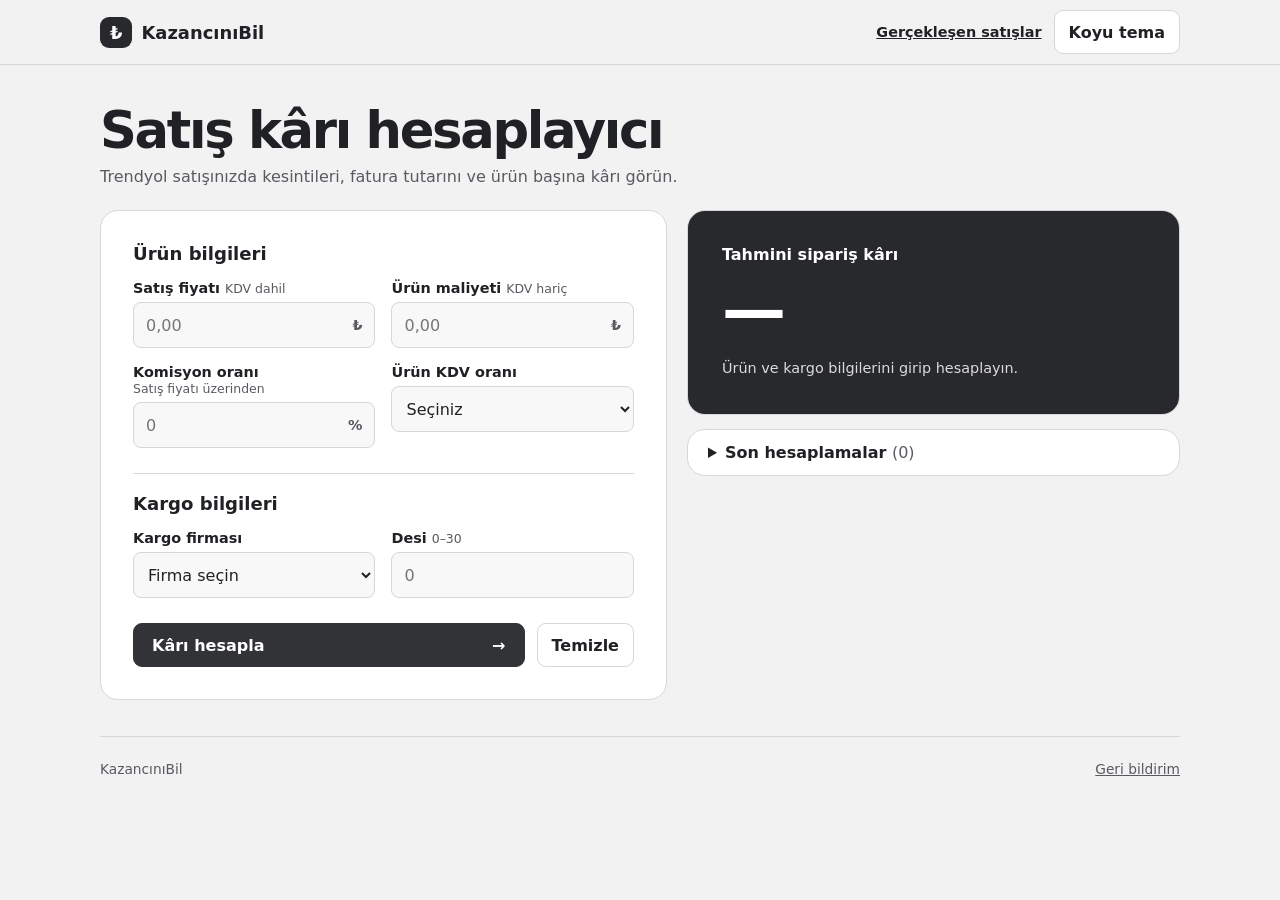
==== commit 32787ca1: "Aylık satış dosyasından sipariş ve ürün bazında net tutarları dağıt" ====
--- a/index.html
+++ b/index.html
@@ -20,7 +20,7 @@
 <body>
   <header class="top"><div class="wrap bar">
     <a class="brand" href="/"><span class="mark" aria-hidden="true">₺</span> KazancınıBil</a>
-    <button type="button" id="theme" aria-pressed="false">Koyu tema</button>
+    <nav class="tool-nav" aria-label="Araçlar"><a class="tool-link" href="/satislar.html">Gerçekleşen satışlar</a><button type="button" id="theme" aria-pressed="false">Koyu tema</button></nav>
   </div></header>
   <main class="wrap">
     <div class="intro"><h1>Satış kârı hesaplayıcı</h1><p>Trendyol satışınızda kesintileri, fatura tutarını ve ürün başına kârı görün.</p></div>
--- a/style.css
+++ b/style.css
@@ -65,16 +65,24 @@
 .amount { color: var(--accent); font-size: clamp(2.5rem,5vw,4rem); font-weight: 650; line-height: 1.15; letter-spacing: -.05em; margin: 10px 0; overflow-wrap: anywhere; }
 .amount.loss { color: #ffc1ad; }
 #context { font-size: .9rem; line-height: 1.5; color: #dbdbdf; margin: 0; }
-#report { padding: 20px; }
+#report { padding: 20px; container-type: inline-size; }
 .scenario { max-width: 100%; }
-.metrics { display: flex; flex-wrap: wrap; gap: 18px; margin: 22px 0; }
+.metrics { display: grid; grid-template-columns: repeat(3, minmax(0, 1fr)); gap: 8px; margin: 16px 0; }
+.metrics > div, .breakdown { border: 1px solid var(--line); border-radius: 10px; background: var(--field); }
+.metrics > div { display: flex; flex-direction: column; justify-content: space-between; gap: 6px; padding: 12px; }
+.metrics dd { margin: 0; font-size: 1.06rem; overflow-wrap: anywhere; }
+@container (max-width: 360px) {
+  .metrics { grid-template-columns: 1fr; gap: 6px; }
+  .metrics > div { flex-direction: row; align-items: baseline; padding: 10px 12px; }
+}
 dt { font-size: .84rem; color: var(--muted); }
 dd { margin: 4px 0 0; font-weight: 650; font-variant-numeric: tabular-nums; }
 summary { cursor: pointer; padding: 13px 0; font-weight: 650; }
 #detail { border-top: 1px solid var(--line); }
 .note, #tariffDate { color: var(--muted); font-size: .84rem; line-height: 1.5; margin-bottom: 0; }
 #theme[aria-pressed="true"] { background: var(--primary); color: var(--on-primary); }
-.breakdown { margin: 0; }
+.breakdown { padding: 12px 14px; }
+#breakdown { display: grid; gap: 10px; }
 .breakdown div { display: flex; justify-content: space-between; align-items: baseline; gap: 8px; padding-block: 5px; }
 .breakdown dd { text-align: right; }
 .history { margin-top: 14px; padding: 0 20px; }
@@ -93,7 +101,26 @@
   .fields small { display: block; }
   .fields { align-items: end; }
 }
-.breakdown h3 { margin: 12px 0 4px; font-size: .94rem; }
-.breakdown dl { margin: 0 0 12px; }
+.breakdown h3 { margin: 0 0 8px; font-size: .94rem; }
+.breakdown dl { margin: 0; }
 .breakdown .subtotal { border-top: 1px solid var(--line); margin-top: 3px; }
 .breakdown .subtotal dt { color: var(--ink); font-weight: 650; }
+.tool-nav { display: flex; flex-wrap: wrap; align-items: center; gap: 12px; }
+.tool-link { color: var(--ink); font-weight: 600; font-size: .9rem; padding-block: 10px; }
+.sales { padding-bottom: 32px; }
+.sales .card + .card { margin-top: 16px; }
+.sales h2 { font-size: 1.15rem; margin-block: 8px 16px; }
+.sales #file { padding: 12px 0; height: auto; }
+.sales #file:focus-visible { outline: 2px solid var(--muted); }
+.sales #status:empty { display: none; }
+.sales #coverage { margin-bottom: 24px; }
+.sales select { display: block; max-width: 240px; }
+.table-scroll { overflow-x: auto; margin-top: 14px; }
+.sales table { width: 100%; border-collapse: collapse; font-size: .92rem; font-variant-numeric: tabular-nums; }
+.sales th, .sales td { padding: 10px 8px; text-align: right; border-bottom: 1px solid var(--line); white-space: nowrap; }
+.sales th { background: var(--field); }
+.sales th:first-child, .sales td:first-child { min-width: 150px; white-space: normal; text-align: left; }
+@media (max-width: 480px) {
+  .bar:has(.tool-nav) { flex-wrap: wrap; padding-block: 8px; }
+  .sales .metrics { grid-template-columns: 1fr; }
+}
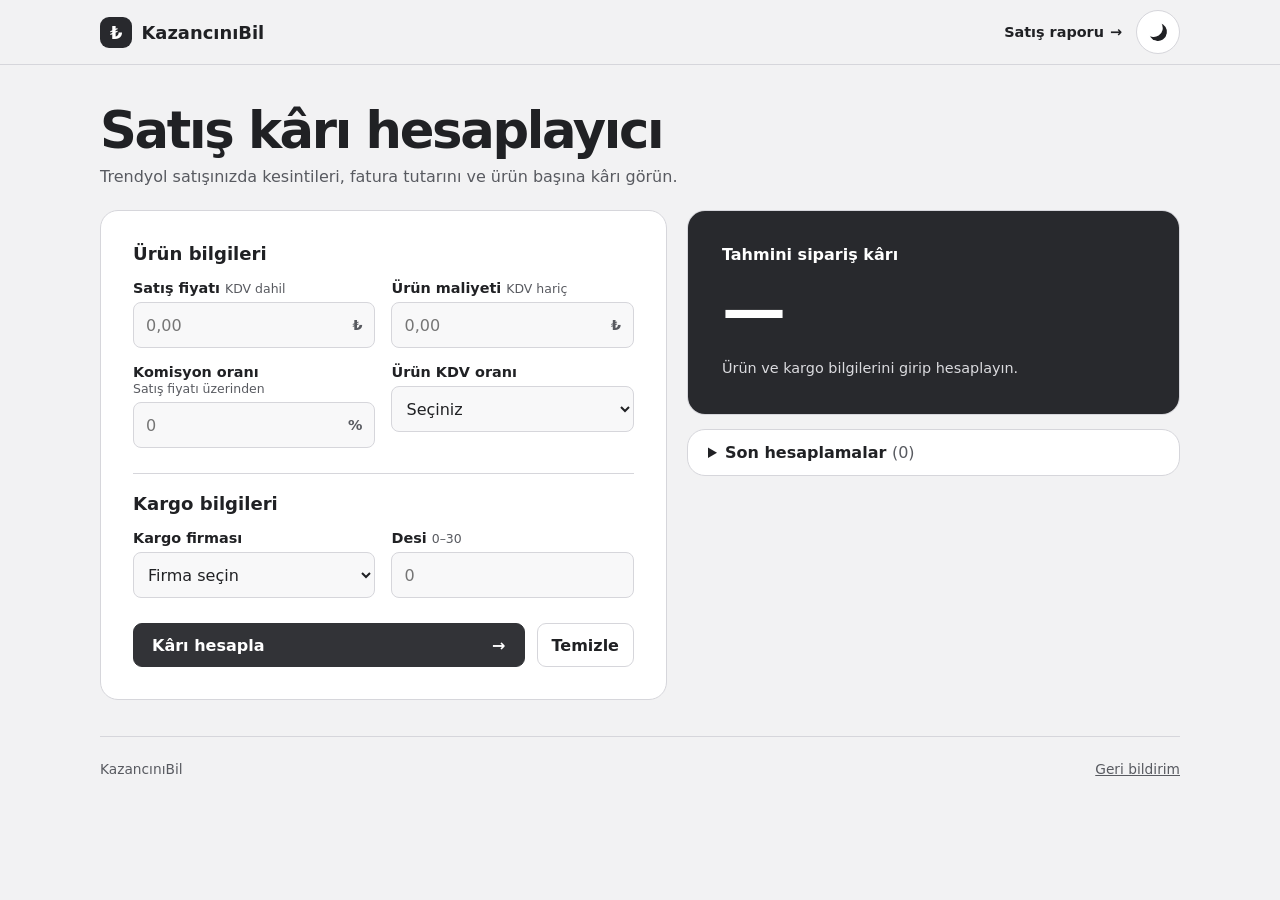
==== commit f5f5190c: "Giriş kartını yenile, tema ve animasyonlu gezinmeyi iki araçta birleştir" ====
--- a/index.html
+++ b/index.html
@@ -1,5 +1,5 @@
 <!doctype html>
-<html lang="tr">
+<html lang="tr" data-page="calculator">
 <head>
   <meta charset="utf-8">
   <meta name="viewport" content="width=device-width, initial-scale=1">
@@ -8,6 +8,7 @@
   <meta name="apple-mobile-web-app-title" content="KazancınıBil">
   <meta name="description" content="Tek ürün için Trendyol komisyonu, kargo, KDV ve maliyetleriyle tahmini net kârınızı hesaplayın.">
   <link rel="stylesheet" href="/style.css">
+  <script src="/site-ui.js"></script>
   <script async src="https://www.googletagmanager.com/gtag/js?id=G-9Q9TKEK0V6"></script>
   <script>
     window.dataLayer = window.dataLayer || [];
@@ -20,7 +21,10 @@
 <body>
   <header class="top"><div class="wrap bar">
     <a class="brand" href="/"><span class="mark" aria-hidden="true">₺</span> KazancınıBil</a>
-    <nav class="tool-nav" aria-label="Araçlar"><a class="tool-link" href="/satislar.html">Gerçekleşen satışlar</a><button type="button" id="theme" aria-pressed="false">Koyu tema</button></nav>
+    <nav class="tool-nav" aria-label="Araçlar">
+      <a class="tool-link" href="/satislar">Satış raporu <span aria-hidden="true">→</span></a>
+      <button type="button" id="theme" aria-label="Koyu tema" aria-pressed="false" title="Koyu temaya geç"><span class="theme-icon" aria-hidden="true"></span></button>
+    </nav>
   </div></header>
   <main class="wrap">
     <div class="intro"><h1>Satış kârı hesaplayıcı</h1><p>Trendyol satışınızda kesintileri, fatura tutarını ve ürün başına kârı görün.</p></div>
--- a/style.css
+++ b/style.css
@@ -1,5 +1,7 @@
 :root {
   color-scheme: light;
+  --calculator-width: min(1080px, calc(100% - 40px));
+  --sales-width: min(1920px, calc(100% - clamp(20px, 4vw, 80px)));
   --bg: #f2f2f3;
   --paper: #ffffff;
   --ink: #202124;
@@ -27,10 +29,17 @@
 * { box-sizing: border-box; }
 [hidden] { display: none !important; }
 body { margin: 0; background: var(--bg); color: var(--ink); }
-.wrap { width: min(1080px, calc(100% - 40px)); margin-inline: auto; }
+.wrap { width: var(--calculator-width); margin-inline: auto; }
 .top { border-bottom: 1px solid var(--line); }
 .bar, footer, .actions, .history-item { display: flex; align-items: center; justify-content: space-between; gap: 12px; }
 .bar { min-height: 64px; }
+[data-page="sales"] .bar, .wrap.sales { width: var(--sales-width); }
+@media (prefers-reduced-motion: no-preference) {
+  [data-nav-arrival] .bar { animation: nav-arrival 420ms cubic-bezier(.22,.68,.15,1) backwards; }
+  [data-page="sales"] .bar { --nav-start: var(--calculator-width); }
+  [data-page="calculator"] .bar { --nav-start: var(--sales-width); }
+  @keyframes nav-arrival { from { width: var(--nav-start); } }
+}
 .brand { display: inline-flex; align-items: center; gap: 9px; color: var(--ink); text-decoration: none; font-size: 1.12rem; font-weight: 700; }
 .mark { background: var(--hero); color: var(--accent); border-radius: 9px; padding: 5px 10px; }
 .intro { margin: 38px 0 24px; }
@@ -80,7 +89,18 @@
 summary { cursor: pointer; padding: 13px 0; font-weight: 650; }
 #detail { border-top: 1px solid var(--line); }
 .note, #tariffDate { color: var(--muted); font-size: .84rem; line-height: 1.5; margin-bottom: 0; }
-#theme[aria-pressed="true"] { background: var(--primary); color: var(--on-primary); }
+#theme {
+  display: grid; place-items: center; flex: none; width: 44px; height: 44px;
+  padding: 0; border-radius: 50%; background: var(--paper);
+}
+.theme-icon { display: block; width: 18px; height: 18px; border-radius: 50%; box-shadow: inset -5px -3px currentColor; transform: rotate(12deg); }
+[data-theme="dark"] .theme-icon {
+  width: 10px; height: 10px; border: 1.5px solid currentColor; transform: none;
+  box-shadow: 0 -8px 0 -4px currentColor, 0 8px 0 -4px currentColor,
+    8px 0 0 -4px currentColor, -8px 0 0 -4px currentColor,
+    6px 6px 0 -4px currentColor, -6px -6px 0 -4px currentColor,
+    6px -6px 0 -4px currentColor, -6px 6px 0 -4px currentColor;
+}
 .breakdown { padding: 12px 14px; }
 #breakdown { display: grid; gap: 10px; }
 .breakdown div { display: flex; justify-content: space-between; align-items: baseline; gap: 8px; padding-block: 5px; }
@@ -94,7 +114,7 @@
 @media (max-width: 760px) {
   .layout { grid-template-columns: 1fr; gap: 16px; }
   .intro { margin: 24px 0 18px; }
-  .wrap { width: calc(100% - 28px); }
+  :root { --calculator-width: calc(100% - 28px); }
   .fields { gap: 12px; }
 }
 @media (max-width: 390px) {
@@ -105,22 +125,114 @@
 .breakdown dl { margin: 0; }
 .breakdown .subtotal { border-top: 1px solid var(--line); margin-top: 3px; }
 .breakdown .subtotal dt { color: var(--ink); font-weight: 650; }
-.tool-nav { display: flex; flex-wrap: wrap; align-items: center; gap: 12px; }
-.tool-link { color: var(--ink); font-weight: 600; font-size: .9rem; padding-block: 10px; }
-.sales { padding-bottom: 32px; }
+.tool-nav { display: flex; align-items: center; gap: 14px; }
+.tool-link {
+  display: inline-flex; align-items: center; gap: 6px; min-height: 44px;
+  color: var(--ink); font-weight: 600; font-size: .9rem; text-decoration: none;
+}
+.tool-link:hover { text-decoration: underline; text-underline-offset: 3px; }
+.sales {
+  padding-bottom: 32px;
+  --row-odd: #f6f6f7;
+  --row-even: #e1e2e4;
+  --table-head: #cdd0d4;
+}
+:root[data-theme="dark"] .sales { --row-odd: #26272b; --row-even: #37393e; --table-head: #45474d; }
+.sales #results { padding: clamp(14px, 1.5vw, 28px); }
+.sales .metrics { grid-template-columns: repeat(auto-fit, minmax(min(100%, 200px), 1fr)); }
+.sales .note, .sales .profit-help { max-width: 100ch; }
+.profit-help { margin-top: 8px; font-size: .9rem; }
+.profit-help p { margin: 4px 0 10px; line-height: 1.5; }
 .sales .card + .card { margin-top: 16px; }
 .sales h2 { font-size: 1.15rem; margin-block: 8px 16px; }
 .sales #file { padding: 12px 0; height: auto; }
 .sales #file:focus-visible { outline: 2px solid var(--muted); }
 .sales #status:empty { display: none; }
+.sales .account { margin-bottom: 16px; padding: 0; overflow: clip; }
+.account summary {
+  display: flex; align-items: center; gap: 14px; padding: 19px clamp(16px, 2vw, 30px);
+  list-style: none;
+}
+.account summary::-webkit-details-marker { display: none; }
+.account summary:focus-visible { outline-offset: -4px; border-radius: 16px; }
+.account-icon {
+  position: relative; flex: 0 0 46px; height: 46px; border-radius: 13px;
+  color: var(--on-primary); background: var(--primary);
+}
+.account-icon::before, .account-icon::after { content: ""; position: absolute; left: 50%; translate: -50% 0; border: 1.6px solid currentColor; }
+.account-icon::before { width: 8px; height: 8px; top: 10px; border-radius: 50%; }
+.account-icon::after { width: 18px; height: 8px; bottom: 10px; border-radius: 12px 12px 4px 4px; }
+.account-heading { min-width: 0; display: grid; gap: 3px; overflow-wrap: anywhere; }
+.account-heading strong { font-size: 1.05rem; }
+.account-heading #accountCaption { font-size: .9rem; line-height: 1.4; font-weight: 450; color: var(--muted); }
+.account-trigger {
+  margin-left: auto; flex: none; display: inline-flex; align-items: center; gap: 11px;
+  padding: 8px 13px; background: var(--field); border: 1px solid var(--line); border-radius: 20px; font-size: .85rem;
+}
+.account-trigger i { width: 7px; height: 7px; border: solid currentColor; border-width: 0 1.5px 1.5px 0; transform: translateY(-2px) rotate(45deg); }
+.account[open] .account-trigger i { transform: translateY(2px) rotate(225deg); }
+.account[open] #accountAction { display: none; }
+.account[open] .account-trigger { width: 36px; height: 36px; justify-content: center; padding: 0; }
+.account[open] summary { border-bottom: 1px solid var(--line); }
+.account #guestAccount, .account #memberActions, .account #passwordForm, .account [role="status"], .account #reloadCosts {
+  margin: 16px clamp(16px, 2vw, 30px);
+}
+.auth-switch { display: inline-flex; padding: 3px; background: var(--field); border: 1px solid var(--line); border-radius: 11px; }
+.auth-switch button { min-height: 36px; border: 0; border-radius: 8px; padding: 6px 14px; background: transparent; color: var(--muted); }
+.auth-switch [aria-pressed="true"] { background: var(--paper); color: var(--ink); box-shadow: 0 1px 4px #0002; }
+.account form { display: flex; align-items: end; flex-wrap: wrap; gap: 14px; margin-top: 16px; }
+.account form label { width: min(240px, 100%); }
+.account .auth-actions { display: flex; flex-wrap: wrap; align-items: center; gap: 8px; }
+.account .auth-primary { color: var(--on-primary); background: var(--primary); border-color: var(--primary); padding-inline: 20px; }
+.account .auth-link { background: transparent; border-color: transparent; color: var(--muted); text-decoration: underline; text-underline-offset: 3px; font-size: .9rem; }
+.account input:focus-visible { outline: 2px solid var(--muted); outline-offset: 2px; }
+.account [role="status"]:empty { display: none; }
+@media (max-width: 540px) {
+  .account summary { gap: 10px; }
+  .account-heading #accountCaption { font-size: .8rem; }
+  .account-icon { flex-basis: 36px; height: 40px; border-radius: 10px; }
+  .account-icon::before { top: 7px; }
+  .account-icon::after { bottom: 7px; }
+  .account-trigger { padding: 7px 10px; gap: 7px; white-space: nowrap; }
+  .account form { display: grid; }
+  .account form label { width: 100%; }
+  .account form .auth-actions { justify-content: space-between; }
+  .account form .auth-primary { flex: 1; }
+}
+.account input, .cost-editor input, .cost-editor select {
+  display: block; border: 1px solid var(--line); border-radius: 8px; color: var(--ink);
+  background: var(--field); height: 44px; padding: 8px 10px; margin-top: 4px; width: 100%;
+}
+.cost-editor { background: var(--paper); color: var(--ink); border: 1px solid var(--line);
+  border-radius: 12px; width: min(400px, 94vw); padding: 20px; max-height: 90vh; overflow: auto; }
+.cost-editor::backdrop { background: rgba(0, 0, 0, .5); }
+.cost-editor label { margin-block: 10px; }
+.cost-editor select { max-width: none; }
+.sales .edit-cost { display: block; margin: 4px 0 0 auto; min-height: 36px; padding: 4px 8px; }
 .sales #coverage { margin-bottom: 24px; }
 .sales select { display: block; max-width: 240px; }
-.table-scroll { overflow-x: auto; margin-top: 14px; }
-.sales table { width: 100%; border-collapse: collapse; font-size: .92rem; font-variant-numeric: tabular-nums; }
+.table-scroll { overflow: auto; margin-top: 14px; border: 1px solid var(--line); border-radius: 10px; }
+@media screen {
+  .table-scroll { max-height: 80vh; max-height: 80dvh; }
+}
+.sales table { width: 100%; min-width: 1580px; border-spacing: 0; font-size: .92rem; font-variant-numeric: tabular-nums; }
 .sales th, .sales td { padding: 10px 8px; text-align: right; border-bottom: 1px solid var(--line); white-space: nowrap; }
-.sales th { background: var(--field); }
-.sales th:first-child, .sales td:first-child { min-width: 150px; white-space: normal; text-align: left; }
+.sales th { position: sticky; top: 0; z-index: 2; background: var(--table-head); white-space: normal; vertical-align: bottom; }
+.sales th small { font-weight: 450; }
+.sales td { background: var(--row-odd); }
+.sales tbody tr:nth-child(even) td { background: var(--row-even); }
+.sales td:last-child { font-weight: 700; }
+.sales table small { display: block; margin-top: 4px; }
+.sales table input, .sales table select { width: 85px; border: 1px solid var(--line); border-radius: 6px; padding: 6px; margin: 0; height: 40px; }
+.sales .tax-toggle { display: flex; align-items: center; gap: 8px; margin-top: 16px; }
+.sales .tax-toggle input { width: 18px; height: 18px; }
+.sales #taxNote a { color: inherit; }
+.sales th:first-child, .sales td:first-child { position: sticky; left: 0; z-index: 1; width: clamp(160px, 15vw, 300px); min-width: 160px; white-space: normal; overflow-wrap: anywhere; text-align: left; border-right: 1px solid var(--line); }
+.sales th:first-child { z-index: 3; }
 @media (max-width: 480px) {
-  .bar:has(.tool-nav) { flex-wrap: wrap; padding-block: 8px; }
+  .sales th:first-child, .sales td:first-child { width: 108px; min-width: 108px; }
+  .bar, .tool-nav { gap: 8px; }
+  .tool-link { font-size: .85rem; }
+  .tool-link span[aria-hidden] { display: none; }
   .sales .metrics { grid-template-columns: 1fr; }
 }
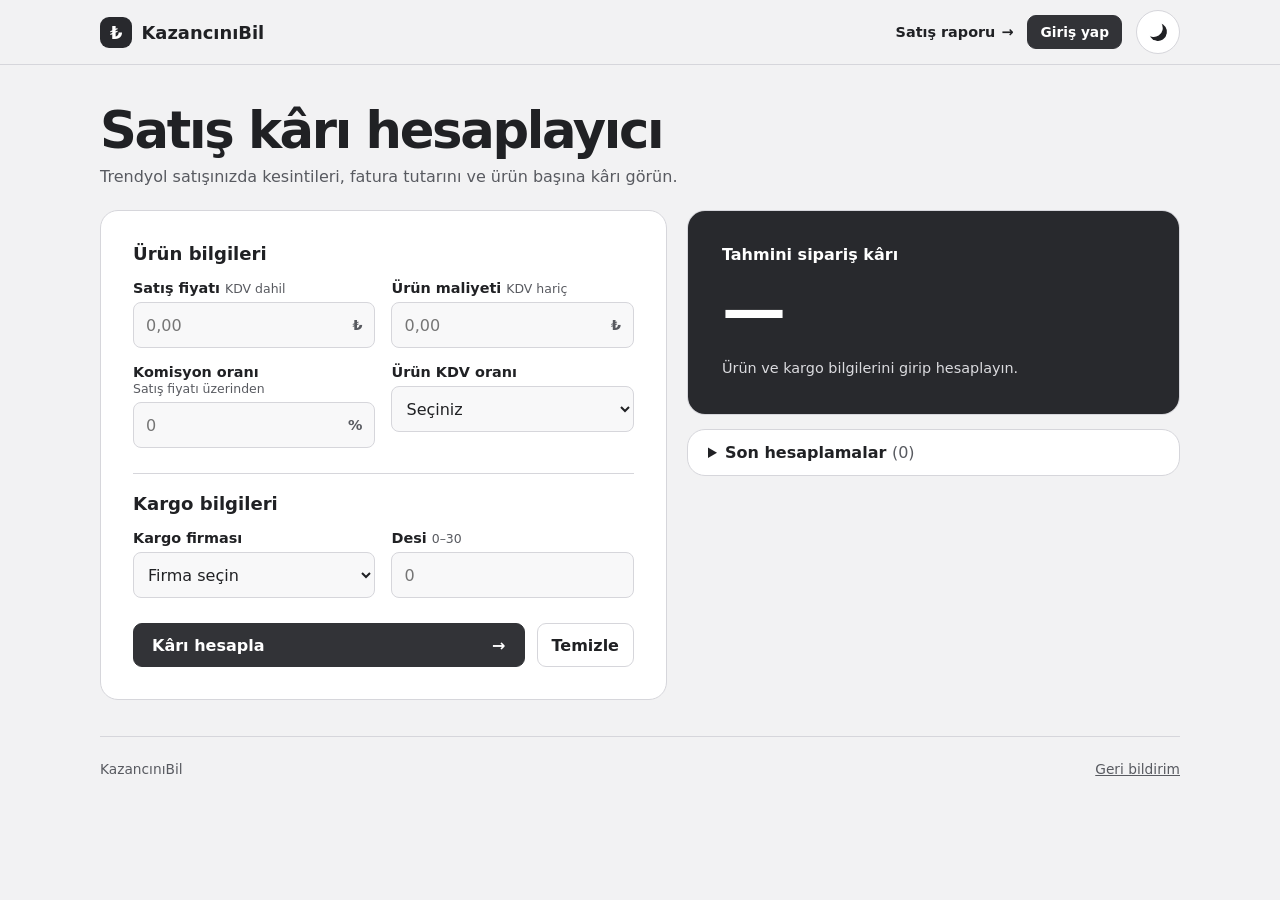
==== commit ddd5f12c: "Giriş ve kayıt sayfalarını ayır, örnek satış raporu ekle" ====
--- a/index.html
+++ b/index.html
@@ -23,6 +23,7 @@
     <a class="brand" href="/"><span class="mark" aria-hidden="true">₺</span> KazancınıBil</a>
     <nav class="tool-nav" aria-label="Araçlar">
       <a class="tool-link" href="/satislar">Satış raporu <span aria-hidden="true">→</span></a>
+      <a class="nav-account" id="homeAccount" href="/giris">Giriş yap</a>
       <button type="button" id="theme" aria-label="Koyu tema" aria-pressed="false" title="Koyu temaya geç"><span class="theme-icon" aria-hidden="true"></span></button>
     </nav>
   </div></header>
--- a/style.css
+++ b/style.css
@@ -177,9 +177,6 @@
 .account #guestAccount, .account #memberActions, .account #passwordForm, .account [role="status"], .account #reloadCosts {
   margin: 16px clamp(16px, 2vw, 30px);
 }
-.auth-switch { display: inline-flex; padding: 3px; background: var(--field); border: 1px solid var(--line); border-radius: 11px; }
-.auth-switch button { min-height: 36px; border: 0; border-radius: 8px; padding: 6px 14px; background: transparent; color: var(--muted); }
-.auth-switch [aria-pressed="true"] { background: var(--paper); color: var(--ink); box-shadow: 0 1px 4px #0002; }
 .account form { display: flex; align-items: end; flex-wrap: wrap; gap: 14px; margin-top: 16px; }
 .account form label { width: min(240px, 100%); }
 .account .auth-actions { display: flex; flex-wrap: wrap; align-items: center; gap: 8px; }
@@ -236,3 +233,51 @@
   .tool-link span[aria-hidden] { display: none; }
   .sales .metrics { grid-template-columns: 1fr; }
 }
+
+/* Account pages and report entry points */
+.auth-page { min-height: 100vh; }
+.auth-main { width: min(440px, calc(100% - 32px)); margin: clamp(32px, 9vh, 96px) auto 40px; }
+.auth-card { background: var(--paper); border: 1px solid var(--line); border-radius: 22px; padding: clamp(24px, 4vw, 38px); box-shadow: 0 10px 32px #00000008; }
+.auth-intro { border-bottom: 1px solid var(--line); padding-bottom: 19px; margin-bottom: 22px; }
+.auth-intro h1 { font-size: clamp(1.8rem, 5vw, 2.15rem); }
+.auth-intro p, .auth-alternate, .guest-strip p { color: var(--muted); line-height: 1.5; }
+.auth-intro p { margin: 10px 0 0; }
+.auth-card fieldset { display: grid; gap: 9px; margin: 0; }
+.auth-card input {
+  display: block; width: 100%; height: 48px; border: 1px solid var(--line);
+  border-radius: 9px; padding: 0 12px; background: var(--field);
+}
+.auth-card input:focus-visible { outline: 2px solid var(--muted); outline-offset: 2px; }
+.password-label { display: flex; align-items: baseline; justify-content: space-between; gap: 10px; margin: 9px 0; }
+.auth-card a, .guest-return, .guest-links a { color: var(--ink); text-underline-offset: 3px; }
+.password-label a, .field-help, .guest-return, .auth-alternate, .auth-feedback { font-size: .88rem; }
+.password-entry { position: relative; }
+.password-entry input { padding-right: 72px; }
+.password-entry button { position: absolute; right: 4px; top: 2px; padding-inline: 9px; background: transparent; border: 0; color: var(--muted); font-size: .84rem; }
+.field-help { color: var(--muted); margin: 6px 0 0; }
+.auth-submit, .account-link, .nav-account {
+  display: inline-flex; align-items: center; justify-content: center; gap: 10px;
+  background: var(--primary); border: 1px solid var(--primary); color: var(--on-primary); border-radius: 9px;
+  padding: 10px 16px; text-decoration: none; font-weight: 650;
+}
+.auth-submit { margin-top: 13px; min-height: 46px; justify-content: space-between; }
+.auth-card fieldset:disabled .auth-submit { opacity: .6; }
+.auth-feedback:not(:empty) { margin: 16px 0 0; padding: 12px; border-left: 3px solid var(--muted); background: var(--field); line-height: 1.5; }
+.auth-feedback:empty { display: none; }
+.auth-alternate { margin: 22px 0 0; }
+.auth-alternate a { font-weight: 650; }
+.resend-confirm { margin-top: 12px; }
+.auth-card .account-link, .guest-links .account-link { color: var(--on-primary); }
+.guest-return { display: block; text-align: center; margin-top: 18px; padding: 8px; }
+.guest-strip { display: flex; flex-wrap: wrap; align-items: center; justify-content: space-between; gap: 12px; background: var(--paper); border: 1px solid var(--line); border-radius: 16px; padding: 16px clamp(16px, 2.2vw, 30px); margin-bottom: 16px; }
+.guest-strip p { margin: 3px 0 0; font-size: .92rem; }
+.guest-links { display: flex; align-items: center; gap: 16px; font-size: .9rem; }
+.guest-strip small { flex-basis: 100%; white-space: normal; }
+.nav-account { padding: 8px 12px; font-size: .86rem; }
+.sample-link { margin: 3px 0; font-size: .9rem; }
+.sample-notice { margin: 0 0 18px; border-left: 3px solid var(--muted); padding: 10px 14px; background: var(--field); line-height: 1.5; }
+@media (max-width: 440px) {
+  [data-page="calculator"] .bar { flex-wrap: wrap; padding-block: 6px; }
+  [data-page="calculator"] .tool-nav { margin-left: auto; }
+  .guest-links { flex-wrap: wrap; }
+}
